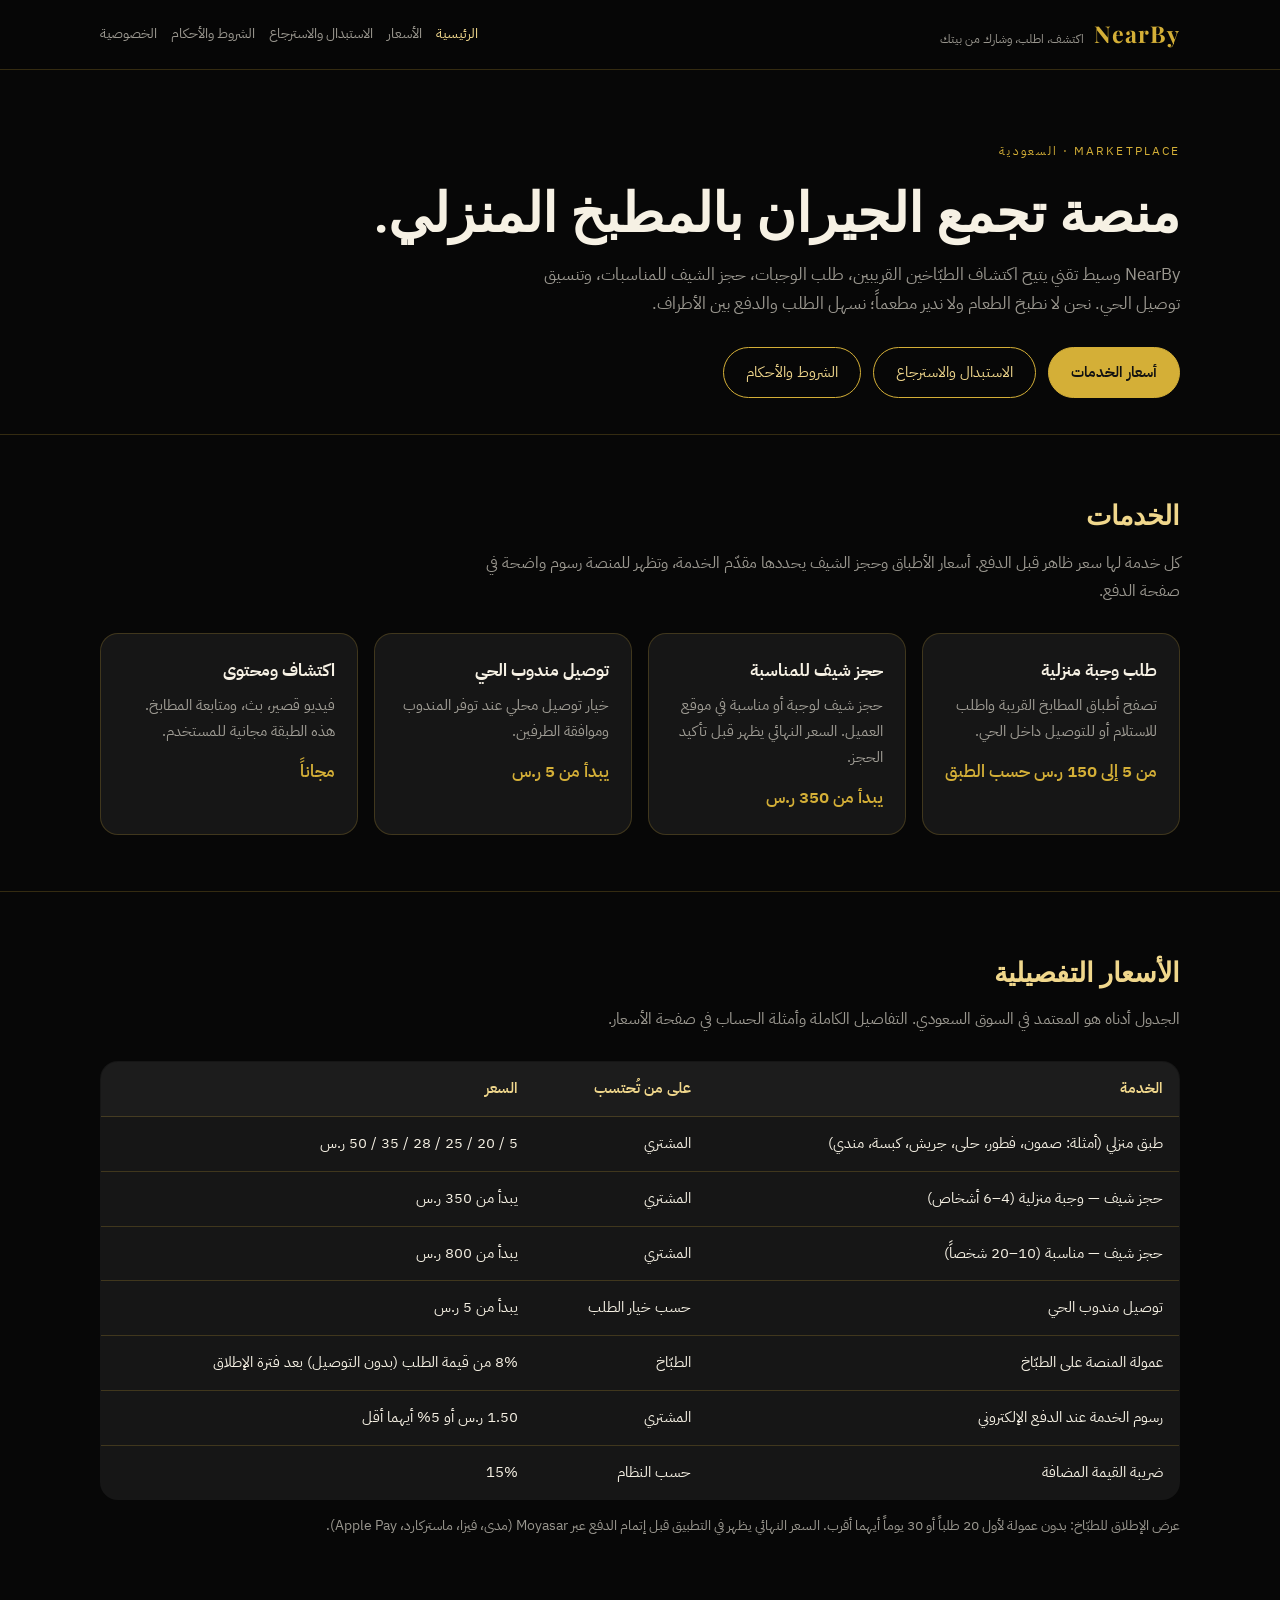
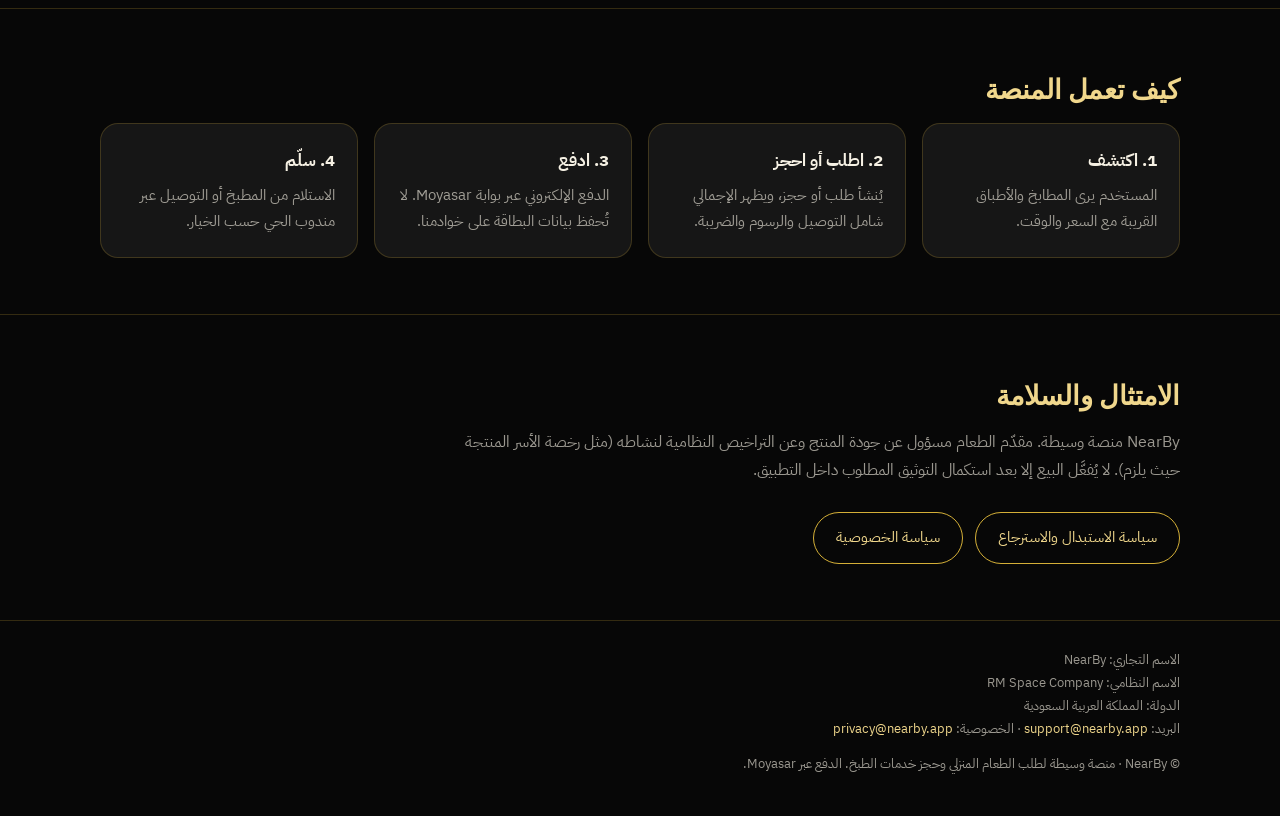
==== index.html @ 1bb53aec "Publish NearBy public site for NearByKsa. Host the merchant pages at nearbyksa.github.io without a p" ====
<!DOCTYPE html>
<html lang="ar" dir="rtl">
<head>
  <meta charset="utf-8" />
  <meta name="viewport" content="width=device-width, initial-scale=1" />
  <title>NearBy — اكتشف، اطلب، وشارك من بيتك</title>
  <meta name="description" content="NearBy منصة إلكترونية وسيطة لطلب الوجبات المنزلية، حجز الشيف، وتوصيل الحي في السعودية. خدمات وأسعار واضحة." />
  <link rel="preconnect" href="https://fonts.googleapis.com" />
  <link rel="preconnect" href="https://fonts.gstatic.com" crossorigin />
  <link href="https://fonts.googleapis.com/css2?family=IBM+Plex+Sans+Arabic:wght@400;500;600;700&family=Playfair+Display:wght@500;600&display=swap" rel="stylesheet" />
  <link rel="stylesheet" href="styles.css" />
</head>
<body data-page="home">
  <header class="site-header" id="site-header"></header>

  <section class="hero">
    <div class="wrap">
      <p class="kicker">Marketplace · السعودية</p>
      <h1>منصة تجمع الجيران بالمطبخ المنزلي.</h1>
      <p class="lead">NearBy وسيط تقني يتيح اكتشاف الطبّاخين القريبين، طلب الوجبات، حجز الشيف للمناسبات، وتنسيق توصيل الحي. نحن لا نطبخ الطعام ولا ندير مطعماً؛ نسهل الطلب والدفع بين الأطراف.</p>
      <div class="cta-row">
        <a class="btn btn-gold" href="pricing.html">أسعار الخدمات</a>
        <a class="btn btn-ghost" href="refund.html">الاستبدال والاسترجاع</a>
        <a class="btn btn-ghost" href="terms.html">الشروط والأحكام</a>
      </div>
    </div>
  </section>

  <section class="section" id="services">
    <div class="wrap">
      <h2>الخدمات</h2>
      <p class="intro">كل خدمة لها سعر ظاهر قبل الدفع. أسعار الأطباق وحجز الشيف يحددها مقدّم الخدمة، وتظهر للمنصة رسوم واضحة في صفحة الدفع.</p>
      <div class="grid">
        <article class="card">
          <h3>طلب وجبة منزلية</h3>
          <p>تصفح أطباق المطابخ القريبة واطلب للاستلام أو للتوصيل داخل الحي.</p>
          <p class="price">من 5 إلى 150 ر.س حسب الطبق</p>
        </article>
        <article class="card">
          <h3>حجز شيف للمناسبة</h3>
          <p>حجز شيف لوجبة أو مناسبة في موقع العميل. السعر النهائي يظهر قبل تأكيد الحجز.</p>
          <p class="price">يبدأ من 350 ر.س</p>
        </article>
        <article class="card">
          <h3>توصيل مندوب الحي</h3>
          <p>خيار توصيل محلي عند توفر المندوب وموافقة الطرفين.</p>
          <p class="price">يبدأ من 5 ر.س</p>
        </article>
        <article class="card">
          <h3>اكتشاف ومحتوى</h3>
          <p>فيديو قصير، بث، ومتابعة المطابخ. هذه الطبقة مجانية للمستخدم.</p>
          <p class="price">مجاناً</p>
        </article>
      </div>
    </div>
  </section>

  <section class="section" id="pricing">
    <div class="wrap">
      <h2>الأسعار التفصيلية</h2>
      <p class="intro">الجدول أدناه هو المعتمد في السوق السعودي. التفاصيل الكاملة وأمثلة الحساب في صفحة الأسعار.</p>
      <table>
        <thead>
          <tr><th>الخدمة</th><th>على من تُحتسب</th><th>السعر</th></tr>
        </thead>
        <tbody>
          <tr><td>طبق منزلي (أمثلة: صمون، فطور، حلى، جريش، كبسة، مندي)</td><td>المشتري</td><td>5 / 20 / 25 / 28 / 35 / 50 ر.س</td></tr>
          <tr><td>حجز شيف — وجبة منزلية (4–6 أشخاص)</td><td>المشتري</td><td>يبدأ من 350 ر.س</td></tr>
          <tr><td>حجز شيف — مناسبة (10–20 شخصاً)</td><td>المشتري</td><td>يبدأ من 800 ر.س</td></tr>
          <tr><td>توصيل مندوب الحي</td><td>حسب خيار الطلب</td><td>يبدأ من 5 ر.س</td></tr>
          <tr><td>عمولة المنصة على الطبّاخ</td><td>الطبّاخ</td><td>8% من قيمة الطلب (بدون التوصيل) بعد فترة الإطلاق</td></tr>
          <tr><td>رسوم الخدمة عند الدفع الإلكتروني</td><td>المشتري</td><td>1.50 ر.س أو 5% أيهما أقل</td></tr>
          <tr><td>ضريبة القيمة المضافة</td><td>حسب النظام</td><td>15%</td></tr>
        </tbody>
      </table>
      <p class="note">عرض الإطلاق للطبّاخ: بدون عمولة لأول 20 طلباً أو 30 يوماً أيهما أقرب. السعر النهائي يظهر في التطبيق قبل إتمام الدفع عبر Moyasar (مدى، فيزا، ماستركارد، Apple Pay).</p>
    </div>
  </section>

  <section class="section">
    <div class="wrap">
      <h2>كيف تعمل المنصة</h2>
      <div class="grid">
        <article class="card"><h3>1. اكتشف</h3><p>المستخدم يرى المطابخ والأطباق القريبة مع السعر والوقت.</p></article>
        <article class="card"><h3>2. اطلب أو احجز</h3><p>يُنشأ طلب أو حجز، ويظهر الإجمالي شامل التوصيل والرسوم والضريبة.</p></article>
        <article class="card"><h3>3. ادفع</h3><p>الدفع الإلكتروني عبر بوابة Moyasar. لا تُحفظ بيانات البطاقة على خوادمنا.</p></article>
        <article class="card"><h3>4. سلّم</h3><p>الاستلام من المطبخ أو التوصيل عبر مندوب الحي حسب الخيار.</p></article>
      </div>
    </div>
  </section>

  <section class="section">
    <div class="wrap">
      <h2>الامتثال والسلامة</h2>
      <p class="intro">NearBy منصة وسيطة. مقدّم الطعام مسؤول عن جودة المنتج وعن التراخيص النظامية لنشاطه (مثل رخصة الأسر المنتجة حيث يلزم). لا يُفعَّل البيع إلا بعد استكمال التوثيق المطلوب داخل التطبيق.</p>
      <div class="cta-row">
        <a class="btn btn-ghost" href="refund.html">سياسة الاستبدال والاسترجاع</a>
        <a class="btn btn-ghost" href="privacy.html">سياسة الخصوصية</a>
      </div>
    </div>
  </section>

  <footer class="site-footer" id="site-footer"></footer>
  <script src="entity.js"></script>
  <script src="site.js"></script>
</body>
</html>
---- styles.css ----
:root {
  --bg: #070707;
  --bg-elev: #111111;
  --bg-card: #161616;
  --gold: #d4af37;
  --gold-light: #f0d78c;
  --gold-dim: rgba(212, 175, 55, 0.18);
  --text: #f6f1e4;
  --muted: rgba(246, 241, 228, 0.62);
  --line: rgba(212, 175, 55, 0.22);
  --danger: #c9a06a;
  --radius: 18px;
  --max: 1080px;
}

* { box-sizing: border-box; }
html { scroll-behavior: smooth; }
body {
  margin: 0;
  background: var(--bg);
  color: var(--text);
  font-family: 'IBM Plex Sans Arabic', 'Segoe UI', sans-serif;
  line-height: 1.75;
  min-height: 100vh;
}

a { color: var(--gold-light); text-decoration: none; }
a:hover { text-decoration: underline; }

.wrap { width: min(var(--max), calc(100% - 40px)); margin: 0 auto; }

.site-header {
  position: sticky;
  top: 0;
  z-index: 20;
  background: rgba(7, 7, 7, 0.92);
  backdrop-filter: blur(16px);
  border-bottom: 1px solid var(--line);
}
.header-inner {
  display: flex;
  align-items: center;
  justify-content: space-between;
  gap: 16px;
  padding: 14px 0;
}
.brand {
  display: flex;
  align-items: baseline;
  gap: 10px;
  color: inherit;
  text-decoration: none;
}
.brand strong {
  font-family: 'Playfair Display', Georgia, serif;
  font-size: 1.45rem;
  letter-spacing: 0.04em;
  color: var(--gold);
}
.brand span { color: var(--muted); font-size: 0.78rem; }
.nav {
  display: flex;
  flex-wrap: wrap;
  gap: 6px 14px;
  justify-content: flex-end;
}
.nav a {
  color: var(--muted);
  font-size: 0.86rem;
  text-decoration: none;
  padding: 4px 0;
}
.nav a:hover, .nav a.active { color: var(--gold-light); }

.hero {
  padding: 72px 0 36px;
  border-bottom: 1px solid var(--line);
}
.kicker {
  color: var(--gold);
  letter-spacing: 0.18em;
  font-size: 0.72rem;
  text-transform: uppercase;
  margin: 0 0 14px;
}
.hero h1 {
  font-family: 'Playfair Display', Georgia, serif;
  font-size: clamp(2rem, 5vw, 3.4rem);
  font-weight: 600;
  line-height: 1.25;
  margin: 0 0 16px;
}
.hero p.lead {
  max-width: 640px;
  color: var(--muted);
  font-size: 1.05rem;
  margin: 0 0 28px;
}
.cta-row { display: flex; flex-wrap: wrap; gap: 12px; }
.btn {
  display: inline-flex;
  align-items: center;
  justify-content: center;
  border-radius: 999px;
  padding: 12px 22px;
  font-size: 0.92rem;
  text-decoration: none;
  border: 1px solid var(--gold);
}
.btn-gold { background: var(--gold); color: #111; font-weight: 600; }
.btn-gold:hover { background: var(--gold-light); text-decoration: none; }
.btn-ghost { color: var(--gold-light); }
.btn-ghost:hover { background: var(--gold-dim); text-decoration: none; }

.section { padding: 56px 0; border-bottom: 1px solid var(--line); }
.section h2 {
  font-family: 'Playfair Display', Georgia, serif;
  font-size: 1.7rem;
  margin: 0 0 10px;
  color: var(--gold-light);
}
.section .intro { color: var(--muted); max-width: 720px; margin: 0 0 28px; }

.grid {
  display: grid;
  grid-template-columns: repeat(auto-fit, minmax(230px, 1fr));
  gap: 16px;
}
.card {
  background: var(--bg-card);
  border: 1px solid var(--line);
  border-radius: var(--radius);
  padding: 22px;
}
.card h3 { margin: 0 0 8px; font-size: 1.05rem; }
.card .price {
  color: var(--gold);
  font-weight: 600;
  font-size: 1.05rem;
  margin: 12px 0 0;
}
.card p { margin: 0; color: var(--muted); font-size: 0.92rem; }

table {
  width: 100%;
  border-collapse: collapse;
  background: var(--bg-card);
  border-radius: var(--radius);
  overflow: hidden;
  border: 1px solid var(--line);
  font-size: 0.92rem;
}
th, td {
  padding: 14px 16px;
  text-align: right;
  border-bottom: 1px solid var(--line);
  vertical-align: top;
}
th { background: #1c1c1c; color: var(--gold-light); font-weight: 600; }
tr:last-child td { border-bottom: none; }
.note {
  margin-top: 14px;
  color: var(--muted);
  font-size: 0.86rem;
}

.legal {
  padding: 48px 0 72px;
}
.legal h1 {
  font-family: 'Playfair Display', Georgia, serif;
  font-size: 2rem;
  margin: 0 0 8px;
}
.meta { color: var(--muted); font-size: 0.88rem; margin: 0 0 32px; }
.legal h2 {
  color: var(--gold-light);
  font-size: 1.15rem;
  margin: 32px 0 10px;
}
.legal p, .legal li { color: rgba(246, 241, 228, 0.88); }
.legal ul { padding-right: 1.2em; }
.callout {
  background: var(--gold-dim);
  border: 1px solid var(--line);
  border-radius: 14px;
  padding: 16px 18px;
  margin: 20px 0;
}
.en-block {
  direction: ltr;
  text-align: left;
  margin-top: 48px;
  padding-top: 28px;
  border-top: 1px solid var(--line);
}

.site-footer {
  padding: 28px 0 40px;
  color: var(--muted);
  font-size: 0.82rem;
}
.site-footer .entity { margin-bottom: 12px; }
.site-footer .entity span { display: block; }
.hidden { display: none !important; }

@media (max-width: 720px) {
  .header-inner { flex-direction: column; align-items: flex-start; }
  .nav { justify-content: flex-start; }
  .hero { padding-top: 40px; }
  th, td { padding: 10px 8px; font-size: 0.82rem; }
}
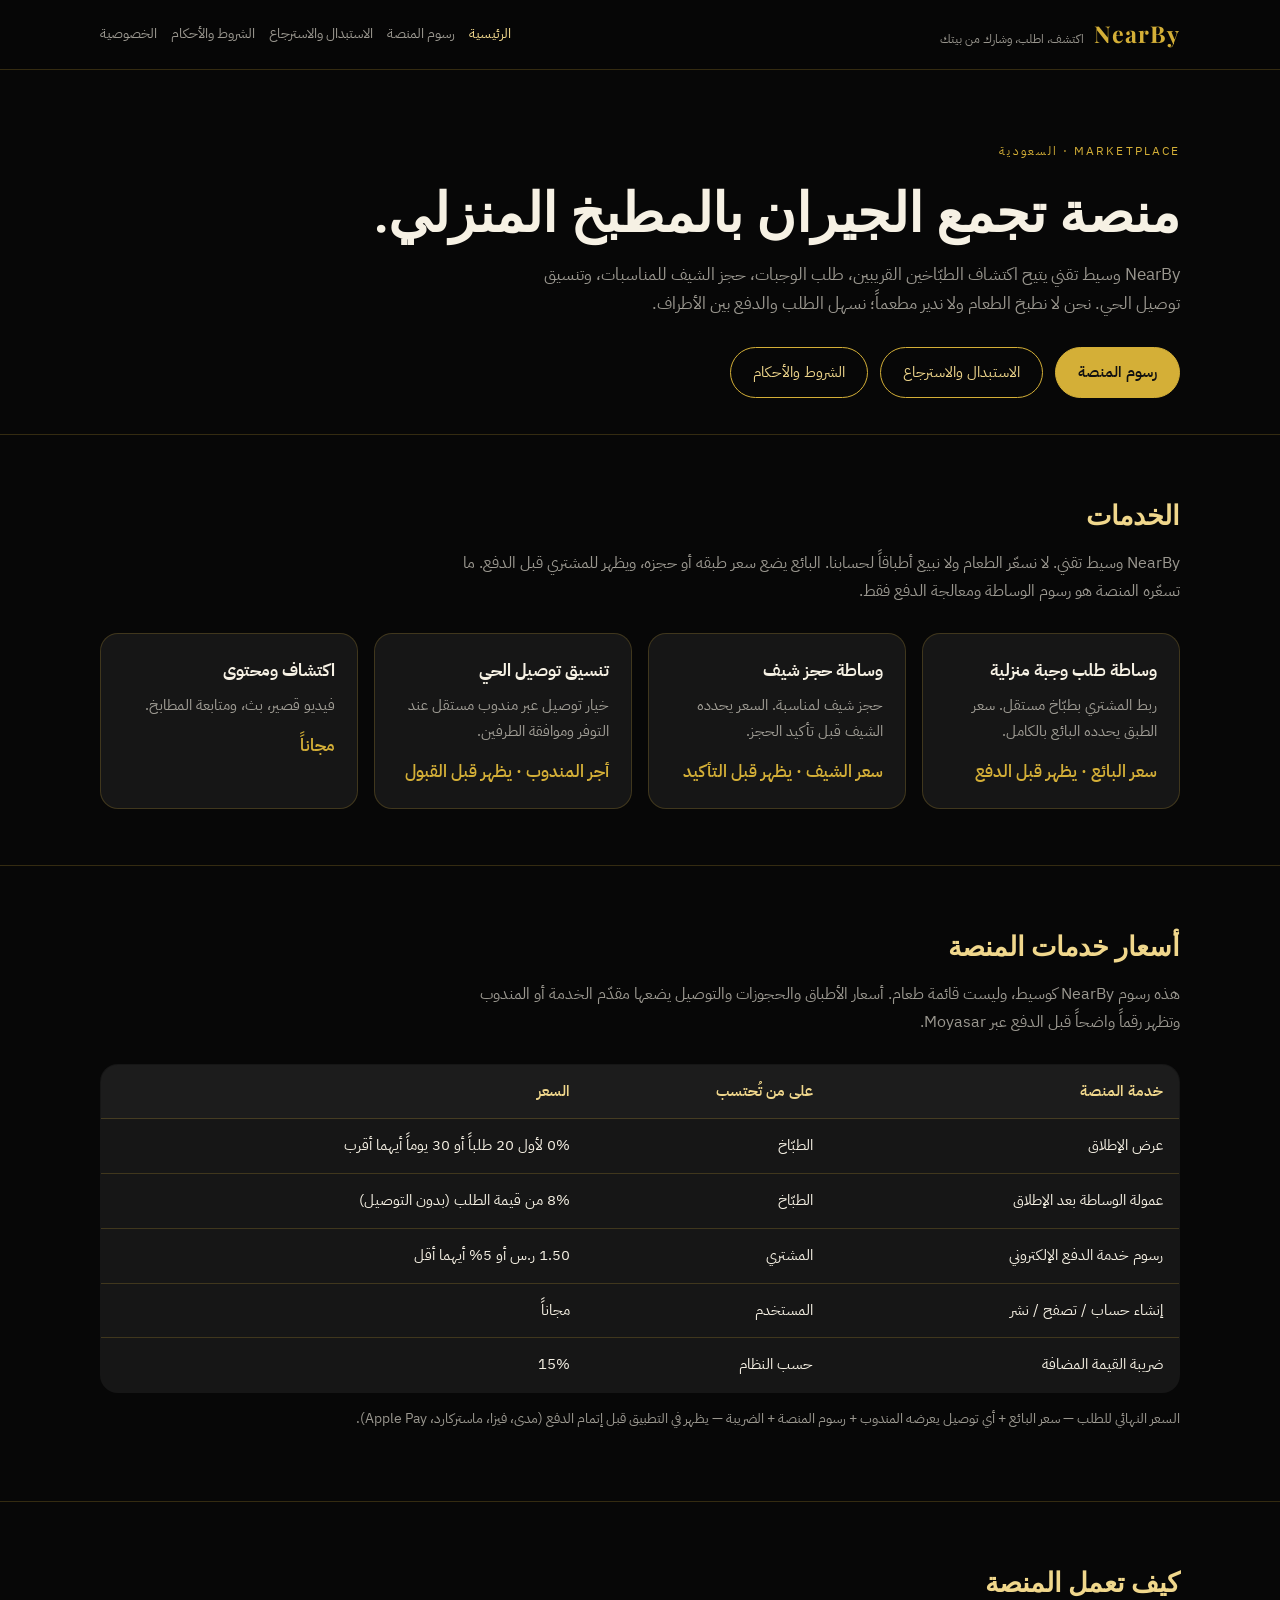
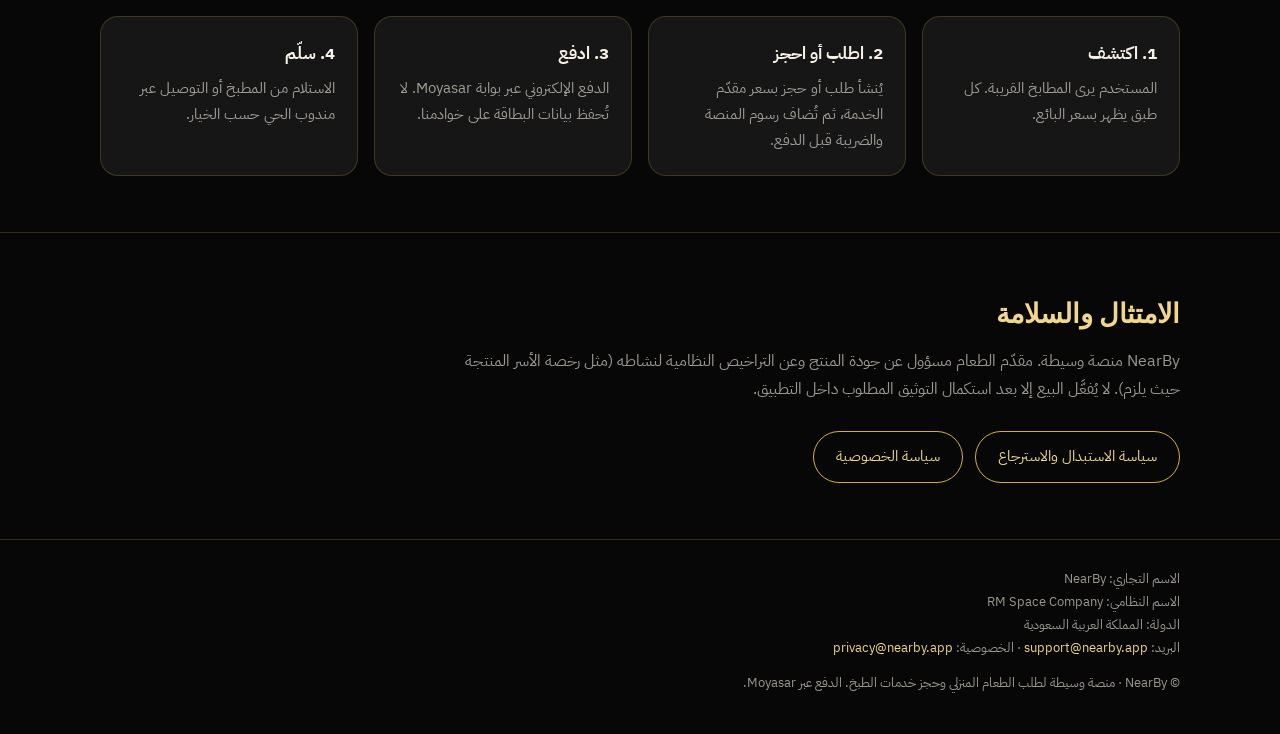
==== commit edcdaa22: "Show platform fees only; sellers set listing prices. Stop listing dish and chef menu amounts so Moya" ====
--- a/index.html
+++ b/index.html
@@ -4,7 +4,7 @@
   <meta charset="utf-8" />
   <meta name="viewport" content="width=device-width, initial-scale=1" />
   <title>NearBy — اكتشف، اطلب، وشارك من بيتك</title>
-  <meta name="description" content="NearBy منصة إلكترونية وسيطة لطلب الوجبات المنزلية، حجز الشيف، وتوصيل الحي في السعودية. خدمات وأسعار واضحة." />
+  <meta name="description" content="NearBy منصة إلكترونية وسيطة في السعودية. البائع يحدد أسعار الأطباق والحجوزات، والمنصة تعرض رسوم الوساطة والدفع بوضوح." />
   <link rel="preconnect" href="https://fonts.googleapis.com" />
   <link rel="preconnect" href="https://fonts.gstatic.com" crossorigin />
   <link href="https://fonts.googleapis.com/css2?family=IBM+Plex+Sans+Arabic:wght@400;500;600;700&family=Playfair+Display:wght@500;600&display=swap" rel="stylesheet" />
@@ -19,7 +19,7 @@
       <h1>منصة تجمع الجيران بالمطبخ المنزلي.</h1>
       <p class="lead">NearBy وسيط تقني يتيح اكتشاف الطبّاخين القريبين، طلب الوجبات، حجز الشيف للمناسبات، وتنسيق توصيل الحي. نحن لا نطبخ الطعام ولا ندير مطعماً؛ نسهل الطلب والدفع بين الأطراف.</p>
       <div class="cta-row">
-        <a class="btn btn-gold" href="pricing.html">أسعار الخدمات</a>
+        <a class="btn btn-gold" href="pricing.html">رسوم المنصة</a>
         <a class="btn btn-ghost" href="refund.html">الاستبدال والاسترجاع</a>
         <a class="btn btn-ghost" href="terms.html">الشروط والأحكام</a>
       </div>
@@ -29,26 +29,26 @@
   <section class="section" id="services">
     <div class="wrap">
       <h2>الخدمات</h2>
-      <p class="intro">كل خدمة لها سعر ظاهر قبل الدفع. أسعار الأطباق وحجز الشيف يحددها مقدّم الخدمة، وتظهر للمنصة رسوم واضحة في صفحة الدفع.</p>
+      <p class="intro">NearBy وسيط تقني. لا نسعّر الطعام ولا نبيع أطباقاً لحسابنا. البائع يضع سعر طبقه أو حجزه، ويظهر للمشتري قبل الدفع. ما تسعّره المنصة هو رسوم الوساطة ومعالجة الدفع فقط.</p>
       <div class="grid">
         <article class="card">
-          <h3>طلب وجبة منزلية</h3>
-          <p>تصفح أطباق المطابخ القريبة واطلب للاستلام أو للتوصيل داخل الحي.</p>
-          <p class="price">من 5 إلى 150 ر.س حسب الطبق</p>
+          <h3>وساطة طلب وجبة منزلية</h3>
+          <p>ربط المشتري بطبّاخ مستقل. سعر الطبق يحدده البائع بالكامل.</p>
+          <p class="price">سعر البائع · يظهر قبل الدفع</p>
         </article>
         <article class="card">
-          <h3>حجز شيف للمناسبة</h3>
-          <p>حجز شيف لوجبة أو مناسبة في موقع العميل. السعر النهائي يظهر قبل تأكيد الحجز.</p>
-          <p class="price">يبدأ من 350 ر.س</p>
+          <h3>وساطة حجز شيف</h3>
+          <p>حجز شيف لمناسبة. السعر يحدده الشيف قبل تأكيد الحجز.</p>
+          <p class="price">سعر الشيف · يظهر قبل التأكيد</p>
         </article>
         <article class="card">
-          <h3>توصيل مندوب الحي</h3>
-          <p>خيار توصيل محلي عند توفر المندوب وموافقة الطرفين.</p>
-          <p class="price">يبدأ من 5 ر.س</p>
+          <h3>تنسيق توصيل الحي</h3>
+          <p>خيار توصيل عبر مندوب مستقل عند التوفر وموافقة الطرفين.</p>
+          <p class="price">أجر المندوب · يظهر قبل القبول</p>
         </article>
         <article class="card">
           <h3>اكتشاف ومحتوى</h3>
-          <p>فيديو قصير، بث، ومتابعة المطابخ. هذه الطبقة مجانية للمستخدم.</p>
+          <p>فيديو قصير، بث، ومتابعة المطابخ.</p>
           <p class="price">مجاناً</p>
         </article>
       </div>
@@ -57,23 +57,21 @@
 
   <section class="section" id="pricing">
     <div class="wrap">
-      <h2>الأسعار التفصيلية</h2>
-      <p class="intro">الجدول أدناه هو المعتمد في السوق السعودي. التفاصيل الكاملة وأمثلة الحساب في صفحة الأسعار.</p>
+      <h2>أسعار خدمات المنصة</h2>
+      <p class="intro">هذه رسوم NearBy كوسيط، وليست قائمة طعام. أسعار الأطباق والحجوزات والتوصيل يضعها مقدّم الخدمة أو المندوب وتظهر رقماً واضحاً قبل الدفع عبر Moyasar.</p>
       <table>
         <thead>
-          <tr><th>الخدمة</th><th>على من تُحتسب</th><th>السعر</th></tr>
+          <tr><th>خدمة المنصة</th><th>على من تُحتسب</th><th>السعر</th></tr>
         </thead>
         <tbody>
-          <tr><td>طبق منزلي (أمثلة: صمون، فطور، حلى، جريش، كبسة، مندي)</td><td>المشتري</td><td>5 / 20 / 25 / 28 / 35 / 50 ر.س</td></tr>
-          <tr><td>حجز شيف — وجبة منزلية (4–6 أشخاص)</td><td>المشتري</td><td>يبدأ من 350 ر.س</td></tr>
-          <tr><td>حجز شيف — مناسبة (10–20 شخصاً)</td><td>المشتري</td><td>يبدأ من 800 ر.س</td></tr>
-          <tr><td>توصيل مندوب الحي</td><td>حسب خيار الطلب</td><td>يبدأ من 5 ر.س</td></tr>
-          <tr><td>عمولة المنصة على الطبّاخ</td><td>الطبّاخ</td><td>8% من قيمة الطلب (بدون التوصيل) بعد فترة الإطلاق</td></tr>
-          <tr><td>رسوم الخدمة عند الدفع الإلكتروني</td><td>المشتري</td><td>1.50 ر.س أو 5% أيهما أقل</td></tr>
+          <tr><td>عرض الإطلاق</td><td>الطبّاخ</td><td>0% لأول 20 طلباً أو 30 يوماً أيهما أقرب</td></tr>
+          <tr><td>عمولة الوساطة بعد الإطلاق</td><td>الطبّاخ</td><td>8% من قيمة الطلب (بدون التوصيل)</td></tr>
+          <tr><td>رسوم خدمة الدفع الإلكتروني</td><td>المشتري</td><td>1.50 ر.س أو 5% أيهما أقل</td></tr>
+          <tr><td>إنشاء حساب / تصفح / نشر</td><td>المستخدم</td><td>مجاناً</td></tr>
           <tr><td>ضريبة القيمة المضافة</td><td>حسب النظام</td><td>15%</td></tr>
         </tbody>
       </table>
-      <p class="note">عرض الإطلاق للطبّاخ: بدون عمولة لأول 20 طلباً أو 30 يوماً أيهما أقرب. السعر النهائي يظهر في التطبيق قبل إتمام الدفع عبر Moyasar (مدى، فيزا، ماستركارد، Apple Pay).</p>
+      <p class="note">السعر النهائي للطلب — سعر البائع + أي توصيل يعرضه المندوب + رسوم المنصة + الضريبة — يظهر في التطبيق قبل إتمام الدفع (مدى، فيزا، ماستركارد، Apple Pay).</p>
     </div>
   </section>
 
@@ -81,8 +79,8 @@
     <div class="wrap">
       <h2>كيف تعمل المنصة</h2>
       <div class="grid">
-        <article class="card"><h3>1. اكتشف</h3><p>المستخدم يرى المطابخ والأطباق القريبة مع السعر والوقت.</p></article>
-        <article class="card"><h3>2. اطلب أو احجز</h3><p>يُنشأ طلب أو حجز، ويظهر الإجمالي شامل التوصيل والرسوم والضريبة.</p></article>
+        <article class="card"><h3>1. اكتشف</h3><p>المستخدم يرى المطابخ القريبة. كل طبق يظهر بسعر البائع.</p></article>
+        <article class="card"><h3>2. اطلب أو احجز</h3><p>يُنشأ طلب أو حجز بسعر مقدّم الخدمة، ثم تُضاف رسوم المنصة والضريبة قبل الدفع.</p></article>
         <article class="card"><h3>3. ادفع</h3><p>الدفع الإلكتروني عبر بوابة Moyasar. لا تُحفظ بيانات البطاقة على خوادمنا.</p></article>
         <article class="card"><h3>4. سلّم</h3><p>الاستلام من المطبخ أو التوصيل عبر مندوب الحي حسب الخيار.</p></article>
       </div>
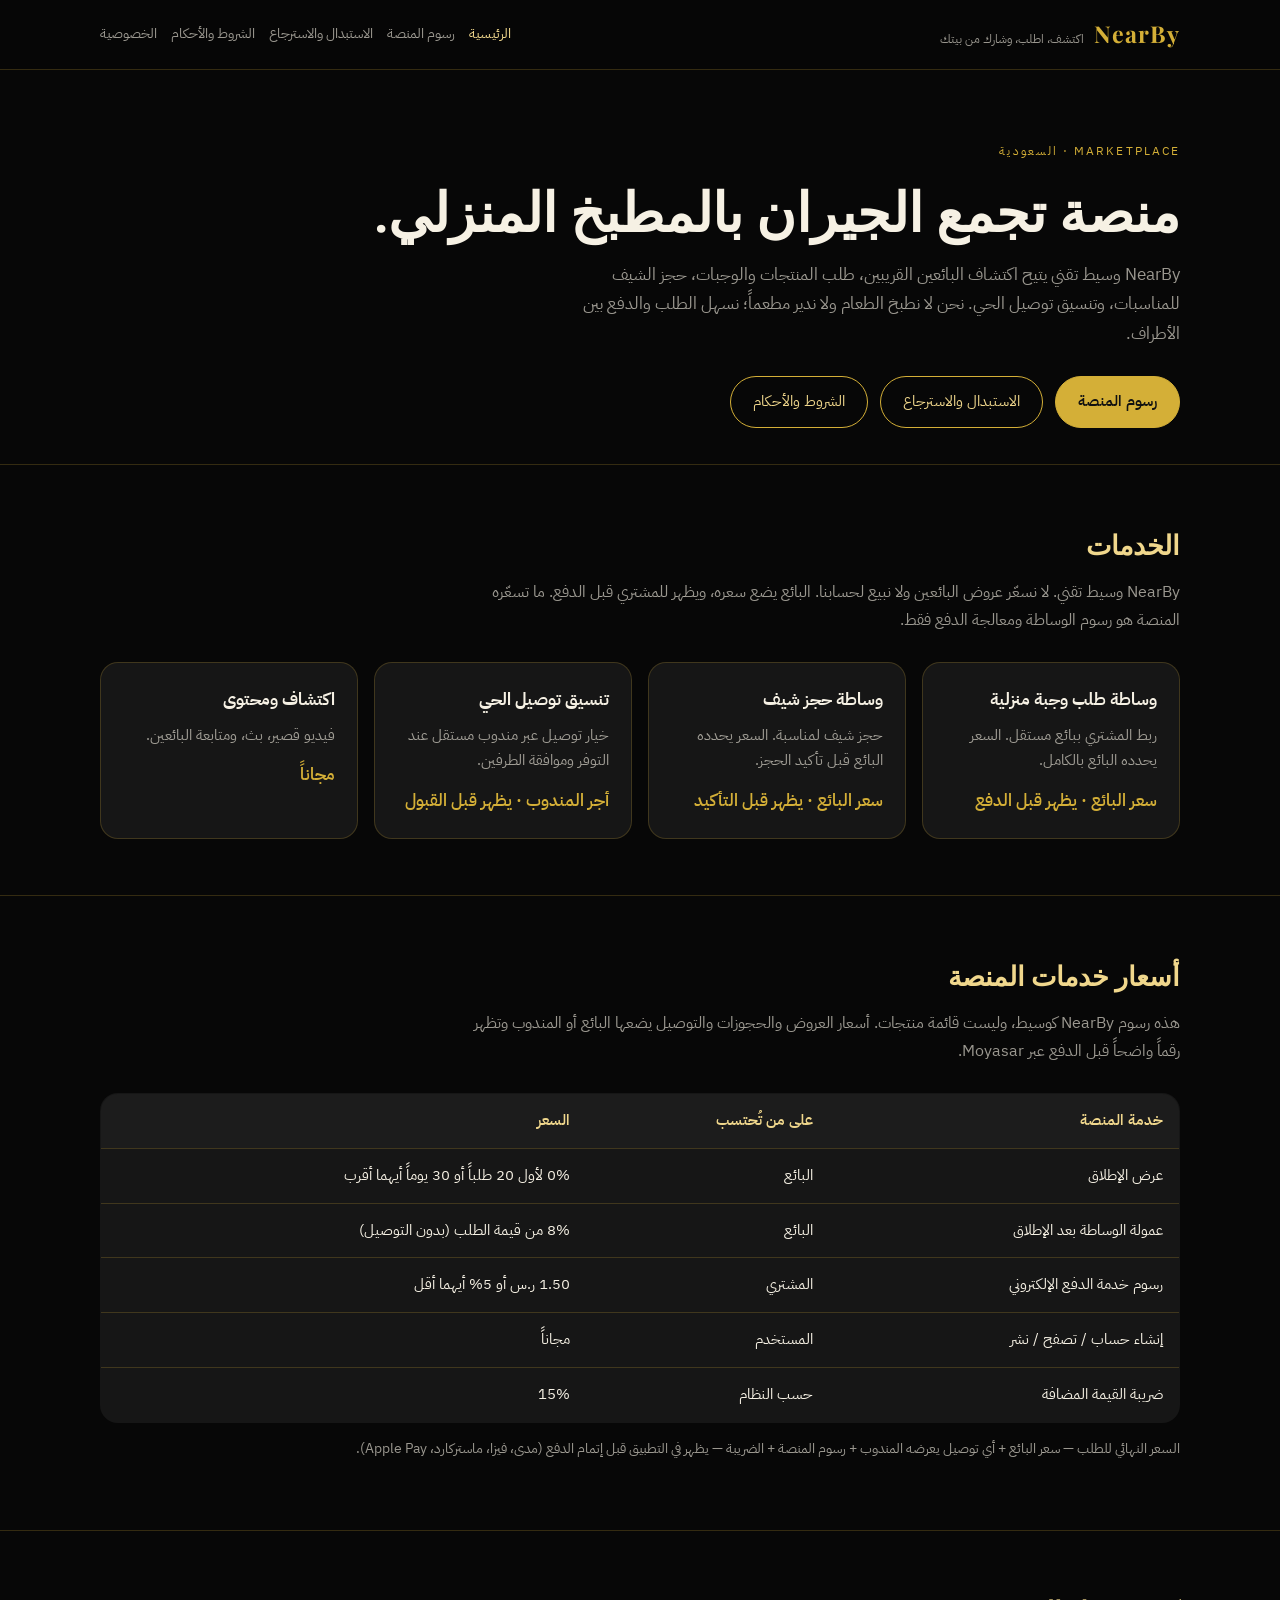
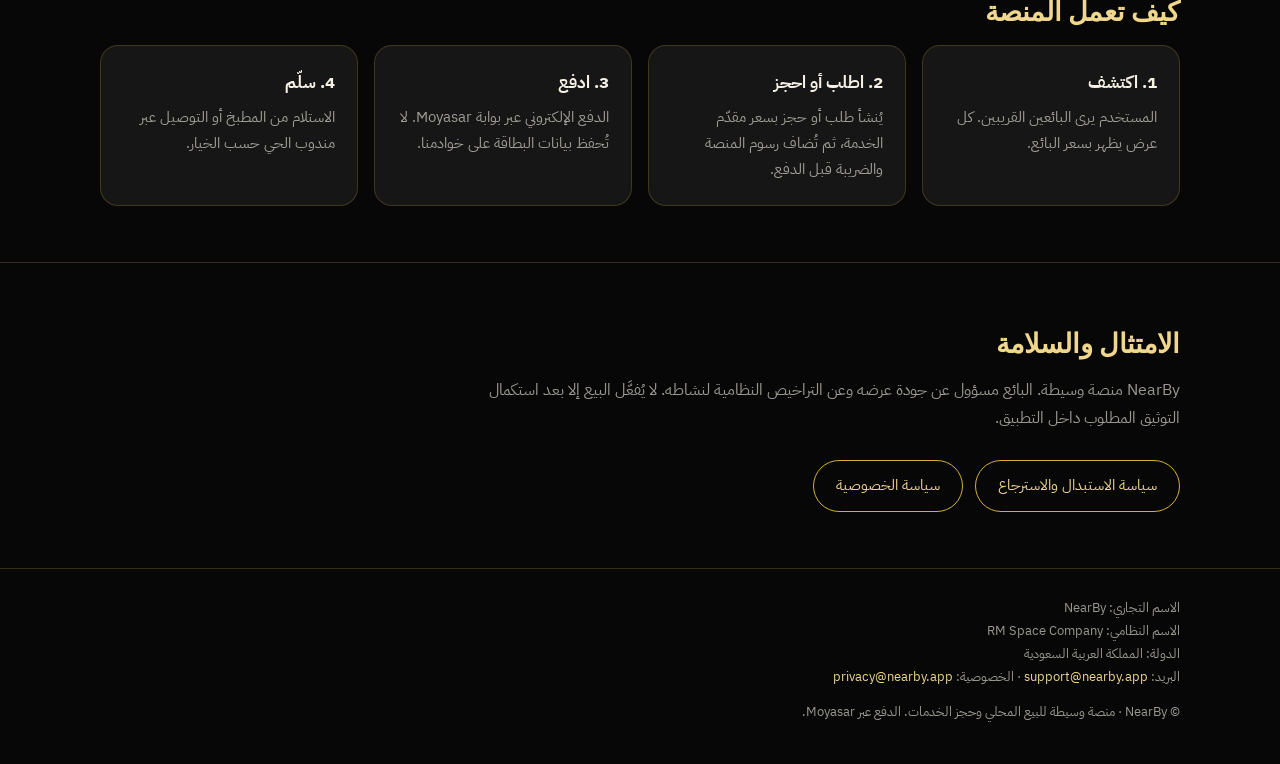
==== commit 596f7422: "Use seller instead of cook across public policy pages. Sellers on NearBy may offer food or other loc" ====
--- a/index.html
+++ b/index.html
@@ -4,7 +4,7 @@
   <meta charset="utf-8" />
   <meta name="viewport" content="width=device-width, initial-scale=1" />
   <title>NearBy — اكتشف، اطلب، وشارك من بيتك</title>
-  <meta name="description" content="NearBy منصة إلكترونية وسيطة في السعودية. البائع يحدد أسعار الأطباق والحجوزات، والمنصة تعرض رسوم الوساطة والدفع بوضوح." />
+  <meta name="description" content="NearBy منصة إلكترونية وسيطة في السعودية. البائع يحدد أسعار عروضه، والمنصة تعرض رسوم الوساطة والدفع بوضوح." />
   <link rel="preconnect" href="https://fonts.googleapis.com" />
   <link rel="preconnect" href="https://fonts.gstatic.com" crossorigin />
   <link href="https://fonts.googleapis.com/css2?family=IBM+Plex+Sans+Arabic:wght@400;500;600;700&family=Playfair+Display:wght@500;600&display=swap" rel="stylesheet" />
@@ -17,7 +17,7 @@
     <div class="wrap">
       <p class="kicker">Marketplace · السعودية</p>
       <h1>منصة تجمع الجيران بالمطبخ المنزلي.</h1>
-      <p class="lead">NearBy وسيط تقني يتيح اكتشاف الطبّاخين القريبين، طلب الوجبات، حجز الشيف للمناسبات، وتنسيق توصيل الحي. نحن لا نطبخ الطعام ولا ندير مطعماً؛ نسهل الطلب والدفع بين الأطراف.</p>
+      <p class="lead">NearBy وسيط تقني يتيح اكتشاف البائعين القريبين، طلب المنتجات والوجبات، حجز الشيف للمناسبات، وتنسيق توصيل الحي. نحن لا نطبخ الطعام ولا ندير مطعماً؛ نسهل الطلب والدفع بين الأطراف.</p>
       <div class="cta-row">
         <a class="btn btn-gold" href="pricing.html">رسوم المنصة</a>
         <a class="btn btn-ghost" href="refund.html">الاستبدال والاسترجاع</a>
@@ -29,17 +29,17 @@
   <section class="section" id="services">
     <div class="wrap">
       <h2>الخدمات</h2>
-      <p class="intro">NearBy وسيط تقني. لا نسعّر الطعام ولا نبيع أطباقاً لحسابنا. البائع يضع سعر طبقه أو حجزه، ويظهر للمشتري قبل الدفع. ما تسعّره المنصة هو رسوم الوساطة ومعالجة الدفع فقط.</p>
+      <p class="intro">NearBy وسيط تقني. لا نسعّر عروض البائعين ولا نبيع لحسابنا. البائع يضع سعره، ويظهر للمشتري قبل الدفع. ما تسعّره المنصة هو رسوم الوساطة ومعالجة الدفع فقط.</p>
       <div class="grid">
         <article class="card">
           <h3>وساطة طلب وجبة منزلية</h3>
-          <p>ربط المشتري بطبّاخ مستقل. سعر الطبق يحدده البائع بالكامل.</p>
+          <p>ربط المشتري ببائع مستقل. السعر يحدده البائع بالكامل.</p>
           <p class="price">سعر البائع · يظهر قبل الدفع</p>
         </article>
         <article class="card">
           <h3>وساطة حجز شيف</h3>
-          <p>حجز شيف لمناسبة. السعر يحدده الشيف قبل تأكيد الحجز.</p>
-          <p class="price">سعر الشيف · يظهر قبل التأكيد</p>
+          <p>حجز شيف لمناسبة. السعر يحدده البائع قبل تأكيد الحجز.</p>
+          <p class="price">سعر البائع · يظهر قبل التأكيد</p>
         </article>
         <article class="card">
           <h3>تنسيق توصيل الحي</h3>
@@ -48,7 +48,7 @@
         </article>
         <article class="card">
           <h3>اكتشاف ومحتوى</h3>
-          <p>فيديو قصير، بث، ومتابعة المطابخ.</p>
+          <p>فيديو قصير، بث، ومتابعة البائعين.</p>
           <p class="price">مجاناً</p>
         </article>
       </div>
@@ -58,14 +58,14 @@
   <section class="section" id="pricing">
     <div class="wrap">
       <h2>أسعار خدمات المنصة</h2>
-      <p class="intro">هذه رسوم NearBy كوسيط، وليست قائمة طعام. أسعار الأطباق والحجوزات والتوصيل يضعها مقدّم الخدمة أو المندوب وتظهر رقماً واضحاً قبل الدفع عبر Moyasar.</p>
+      <p class="intro">هذه رسوم NearBy كوسيط، وليست قائمة منتجات. أسعار العروض والحجوزات والتوصيل يضعها البائع أو المندوب وتظهر رقماً واضحاً قبل الدفع عبر Moyasar.</p>
       <table>
         <thead>
           <tr><th>خدمة المنصة</th><th>على من تُحتسب</th><th>السعر</th></tr>
         </thead>
         <tbody>
-          <tr><td>عرض الإطلاق</td><td>الطبّاخ</td><td>0% لأول 20 طلباً أو 30 يوماً أيهما أقرب</td></tr>
-          <tr><td>عمولة الوساطة بعد الإطلاق</td><td>الطبّاخ</td><td>8% من قيمة الطلب (بدون التوصيل)</td></tr>
+          <tr><td>عرض الإطلاق</td><td>البائع</td><td>0% لأول 20 طلباً أو 30 يوماً أيهما أقرب</td></tr>
+          <tr><td>عمولة الوساطة بعد الإطلاق</td><td>البائع</td><td>8% من قيمة الطلب (بدون التوصيل)</td></tr>
           <tr><td>رسوم خدمة الدفع الإلكتروني</td><td>المشتري</td><td>1.50 ر.س أو 5% أيهما أقل</td></tr>
           <tr><td>إنشاء حساب / تصفح / نشر</td><td>المستخدم</td><td>مجاناً</td></tr>
           <tr><td>ضريبة القيمة المضافة</td><td>حسب النظام</td><td>15%</td></tr>
@@ -79,7 +79,7 @@
     <div class="wrap">
       <h2>كيف تعمل المنصة</h2>
       <div class="grid">
-        <article class="card"><h3>1. اكتشف</h3><p>المستخدم يرى المطابخ القريبة. كل طبق يظهر بسعر البائع.</p></article>
+        <article class="card"><h3>1. اكتشف</h3><p>المستخدم يرى البائعين القريبين. كل عرض يظهر بسعر البائع.</p></article>
         <article class="card"><h3>2. اطلب أو احجز</h3><p>يُنشأ طلب أو حجز بسعر مقدّم الخدمة، ثم تُضاف رسوم المنصة والضريبة قبل الدفع.</p></article>
         <article class="card"><h3>3. ادفع</h3><p>الدفع الإلكتروني عبر بوابة Moyasar. لا تُحفظ بيانات البطاقة على خوادمنا.</p></article>
         <article class="card"><h3>4. سلّم</h3><p>الاستلام من المطبخ أو التوصيل عبر مندوب الحي حسب الخيار.</p></article>
@@ -90,7 +90,7 @@
   <section class="section">
     <div class="wrap">
       <h2>الامتثال والسلامة</h2>
-      <p class="intro">NearBy منصة وسيطة. مقدّم الطعام مسؤول عن جودة المنتج وعن التراخيص النظامية لنشاطه (مثل رخصة الأسر المنتجة حيث يلزم). لا يُفعَّل البيع إلا بعد استكمال التوثيق المطلوب داخل التطبيق.</p>
+      <p class="intro">NearBy منصة وسيطة. البائع مسؤول عن جودة عرضه وعن التراخيص النظامية لنشاطه. لا يُفعَّل البيع إلا بعد استكمال التوثيق المطلوب داخل التطبيق.</p>
       <div class="cta-row">
         <a class="btn btn-ghost" href="refund.html">سياسة الاستبدال والاسترجاع</a>
         <a class="btn btn-ghost" href="privacy.html">سياسة الخصوصية</a>
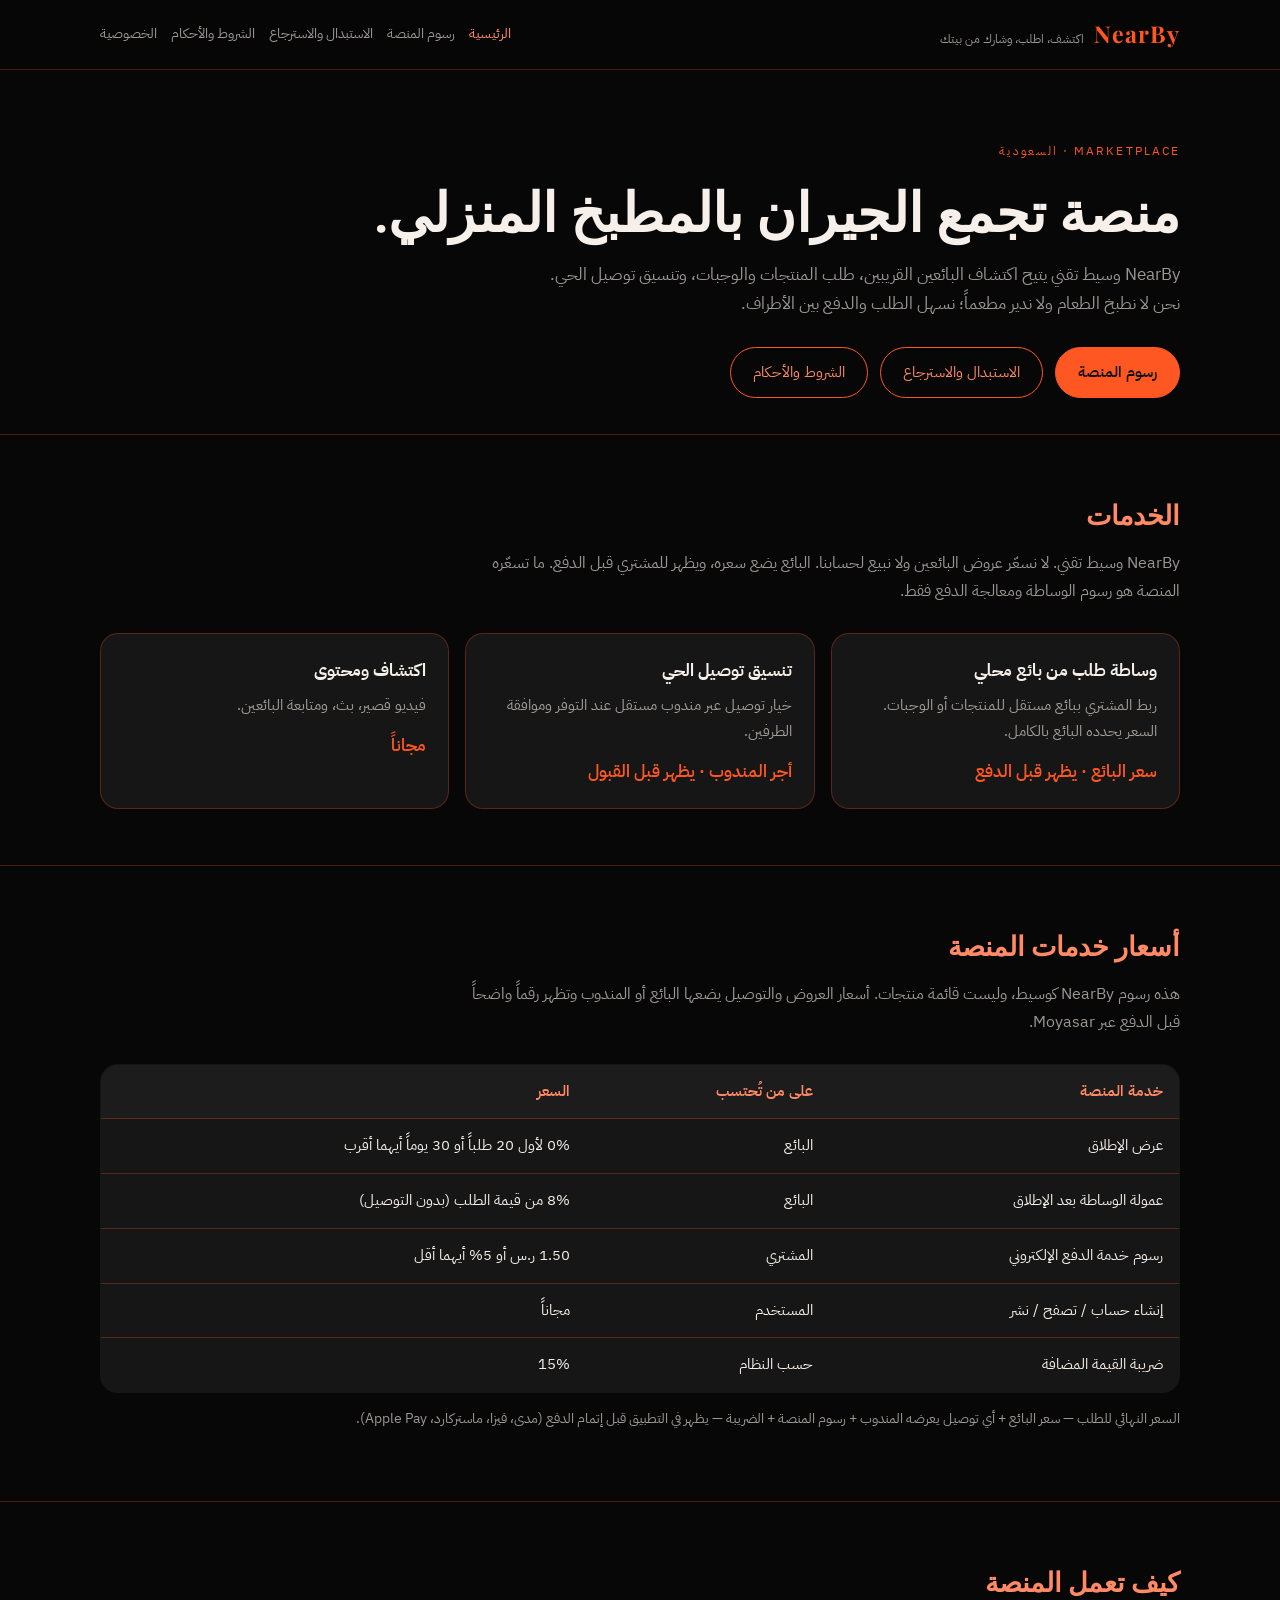
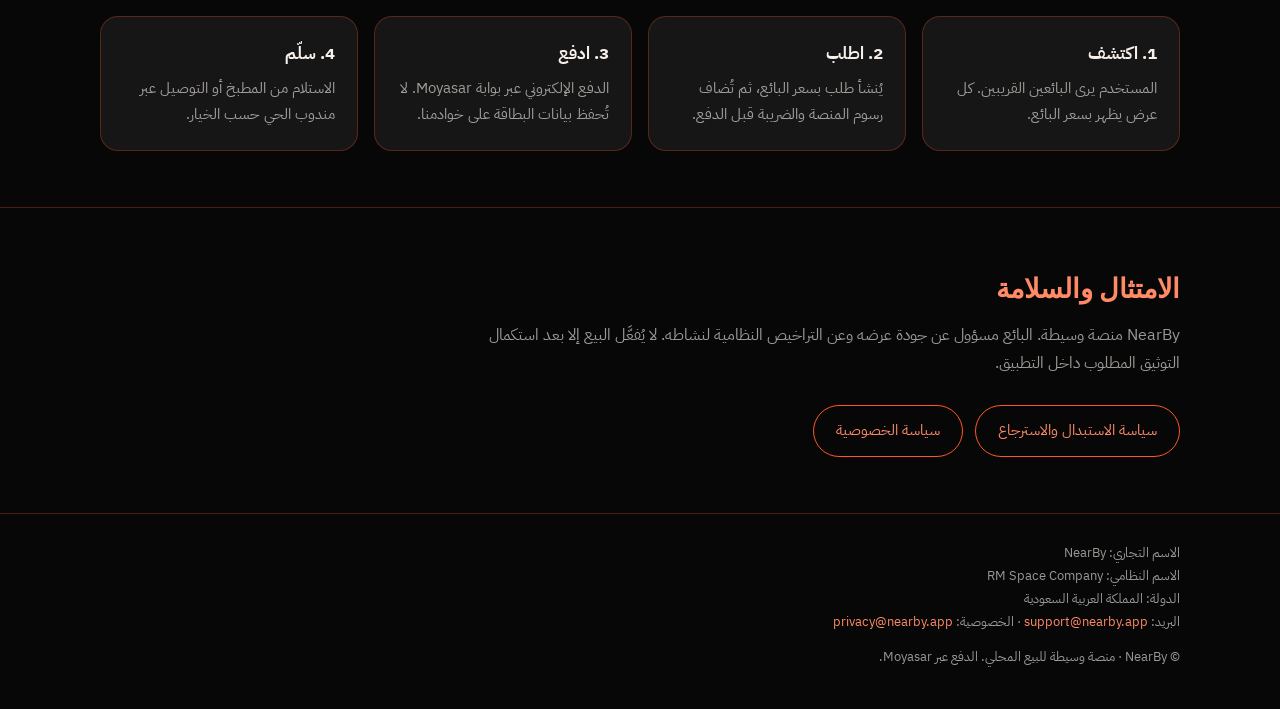
==== commit d7faae7e: "Remove chef booking and switch the site to NearBy orange and black. This version of the app hides ch" ====
--- a/index.html
+++ b/index.html
@@ -17,9 +17,9 @@
     <div class="wrap">
       <p class="kicker">Marketplace · السعودية</p>
       <h1>منصة تجمع الجيران بالمطبخ المنزلي.</h1>
-      <p class="lead">NearBy وسيط تقني يتيح اكتشاف البائعين القريبين، طلب المنتجات والوجبات، حجز الشيف للمناسبات، وتنسيق توصيل الحي. نحن لا نطبخ الطعام ولا ندير مطعماً؛ نسهل الطلب والدفع بين الأطراف.</p>
+      <p class="lead">NearBy وسيط تقني يتيح اكتشاف البائعين القريبين، طلب المنتجات والوجبات، وتنسيق توصيل الحي. نحن لا نطبخ الطعام ولا ندير مطعماً؛ نسهل الطلب والدفع بين الأطراف.</p>
       <div class="cta-row">
-        <a class="btn btn-gold" href="pricing.html">رسوم المنصة</a>
+        <a class="btn btn-accent" href="pricing.html">رسوم المنصة</a>
         <a class="btn btn-ghost" href="refund.html">الاستبدال والاسترجاع</a>
         <a class="btn btn-ghost" href="terms.html">الشروط والأحكام</a>
       </div>
@@ -32,14 +32,9 @@
       <p class="intro">NearBy وسيط تقني. لا نسعّر عروض البائعين ولا نبيع لحسابنا. البائع يضع سعره، ويظهر للمشتري قبل الدفع. ما تسعّره المنصة هو رسوم الوساطة ومعالجة الدفع فقط.</p>
       <div class="grid">
         <article class="card">
-          <h3>وساطة طلب وجبة منزلية</h3>
-          <p>ربط المشتري ببائع مستقل. السعر يحدده البائع بالكامل.</p>
+          <h3>وساطة طلب من بائع محلي</h3>
+          <p>ربط المشتري ببائع مستقل للمنتجات أو الوجبات. السعر يحدده البائع بالكامل.</p>
           <p class="price">سعر البائع · يظهر قبل الدفع</p>
-        </article>
-        <article class="card">
-          <h3>وساطة حجز شيف</h3>
-          <p>حجز شيف لمناسبة. السعر يحدده البائع قبل تأكيد الحجز.</p>
-          <p class="price">سعر البائع · يظهر قبل التأكيد</p>
         </article>
         <article class="card">
           <h3>تنسيق توصيل الحي</h3>
@@ -58,7 +53,7 @@
   <section class="section" id="pricing">
     <div class="wrap">
       <h2>أسعار خدمات المنصة</h2>
-      <p class="intro">هذه رسوم NearBy كوسيط، وليست قائمة منتجات. أسعار العروض والحجوزات والتوصيل يضعها البائع أو المندوب وتظهر رقماً واضحاً قبل الدفع عبر Moyasar.</p>
+      <p class="intro">هذه رسوم NearBy كوسيط، وليست قائمة منتجات. أسعار العروض والتوصيل يضعها البائع أو المندوب وتظهر رقماً واضحاً قبل الدفع عبر Moyasar.</p>
       <table>
         <thead>
           <tr><th>خدمة المنصة</th><th>على من تُحتسب</th><th>السعر</th></tr>
@@ -80,7 +75,7 @@
       <h2>كيف تعمل المنصة</h2>
       <div class="grid">
         <article class="card"><h3>1. اكتشف</h3><p>المستخدم يرى البائعين القريبين. كل عرض يظهر بسعر البائع.</p></article>
-        <article class="card"><h3>2. اطلب أو احجز</h3><p>يُنشأ طلب أو حجز بسعر مقدّم الخدمة، ثم تُضاف رسوم المنصة والضريبة قبل الدفع.</p></article>
+        <article class="card"><h3>2. اطلب</h3><p>يُنشأ طلب بسعر البائع، ثم تُضاف رسوم المنصة والضريبة قبل الدفع.</p></article>
         <article class="card"><h3>3. ادفع</h3><p>الدفع الإلكتروني عبر بوابة Moyasar. لا تُحفظ بيانات البطاقة على خوادمنا.</p></article>
         <article class="card"><h3>4. سلّم</h3><p>الاستلام من المطبخ أو التوصيل عبر مندوب الحي حسب الخيار.</p></article>
       </div>
--- a/styles.css
+++ b/styles.css
@@ -2,13 +2,13 @@
   --bg: #070707;
   --bg-elev: #111111;
   --bg-card: #161616;
-  --gold: #d4af37;
-  --gold-light: #f0d78c;
-  --gold-dim: rgba(212, 175, 55, 0.18);
-  --text: #f6f1e4;
-  --muted: rgba(246, 241, 228, 0.62);
-  --line: rgba(212, 175, 55, 0.22);
-  --danger: #c9a06a;
+  --accent: #ff5722;
+  --accent-light: #ff8a65;
+  --accent-dim: rgba(255, 87, 34, 0.18);
+  --text: #f7f0ea;
+  --muted: rgba(247, 240, 234, 0.62);
+  --line: rgba(255, 87, 34, 0.28);
+  --danger: #ff8a65;
   --radius: 18px;
   --max: 1080px;
 }
@@ -24,7 +24,7 @@
   min-height: 100vh;
 }
 
-a { color: var(--gold-light); text-decoration: none; }
+a { color: var(--accent-light); text-decoration: none; }
 a:hover { text-decoration: underline; }
 
 .wrap { width: min(var(--max), calc(100% - 40px)); margin: 0 auto; }
@@ -55,7 +55,7 @@
   font-family: 'Playfair Display', Georgia, serif;
   font-size: 1.45rem;
   letter-spacing: 0.04em;
-  color: var(--gold);
+  color: var(--accent);
 }
 .brand span { color: var(--muted); font-size: 0.78rem; }
 .nav {
@@ -70,14 +70,14 @@
   text-decoration: none;
   padding: 4px 0;
 }
-.nav a:hover, .nav a.active { color: var(--gold-light); }
+.nav a:hover, .nav a.active { color: var(--accent-light); }
 
 .hero {
   padding: 72px 0 36px;
   border-bottom: 1px solid var(--line);
 }
 .kicker {
-  color: var(--gold);
+  color: var(--accent);
   letter-spacing: 0.18em;
   font-size: 0.72rem;
   text-transform: uppercase;
@@ -105,19 +105,19 @@
   padding: 12px 22px;
   font-size: 0.92rem;
   text-decoration: none;
-  border: 1px solid var(--gold);
-}
-.btn-gold { background: var(--gold); color: #111; font-weight: 600; }
-.btn-gold:hover { background: var(--gold-light); text-decoration: none; }
-.btn-ghost { color: var(--gold-light); }
-.btn-ghost:hover { background: var(--gold-dim); text-decoration: none; }
+  border: 1px solid var(--accent);
+}
+.btn-accent { background: var(--accent); color: #111; font-weight: 600; }
+.btn-accent:hover { background: var(--accent-light); text-decoration: none; }
+.btn-ghost { color: var(--accent-light); }
+.btn-ghost:hover { background: var(--accent-dim); text-decoration: none; }
 
 .section { padding: 56px 0; border-bottom: 1px solid var(--line); }
 .section h2 {
   font-family: 'Playfair Display', Georgia, serif;
   font-size: 1.7rem;
   margin: 0 0 10px;
-  color: var(--gold-light);
+  color: var(--accent-light);
 }
 .section .intro { color: var(--muted); max-width: 720px; margin: 0 0 28px; }
 
@@ -134,7 +134,7 @@
 }
 .card h3 { margin: 0 0 8px; font-size: 1.05rem; }
 .card .price {
-  color: var(--gold);
+  color: var(--accent);
   font-weight: 600;
   font-size: 1.05rem;
   margin: 12px 0 0;
@@ -156,7 +156,7 @@
   border-bottom: 1px solid var(--line);
   vertical-align: top;
 }
-th { background: #1c1c1c; color: var(--gold-light); font-weight: 600; }
+th { background: #1c1c1c; color: var(--accent-light); font-weight: 600; }
 tr:last-child td { border-bottom: none; }
 .note {
   margin-top: 14px;
@@ -174,14 +174,14 @@
 }
 .meta { color: var(--muted); font-size: 0.88rem; margin: 0 0 32px; }
 .legal h2 {
-  color: var(--gold-light);
+  color: var(--accent-light);
   font-size: 1.15rem;
   margin: 32px 0 10px;
 }
 .legal p, .legal li { color: rgba(246, 241, 228, 0.88); }
 .legal ul { padding-right: 1.2em; }
 .callout {
-  background: var(--gold-dim);
+  background: var(--accent-dim);
   border: 1px solid var(--line);
   border-radius: 14px;
   padding: 16px 18px;
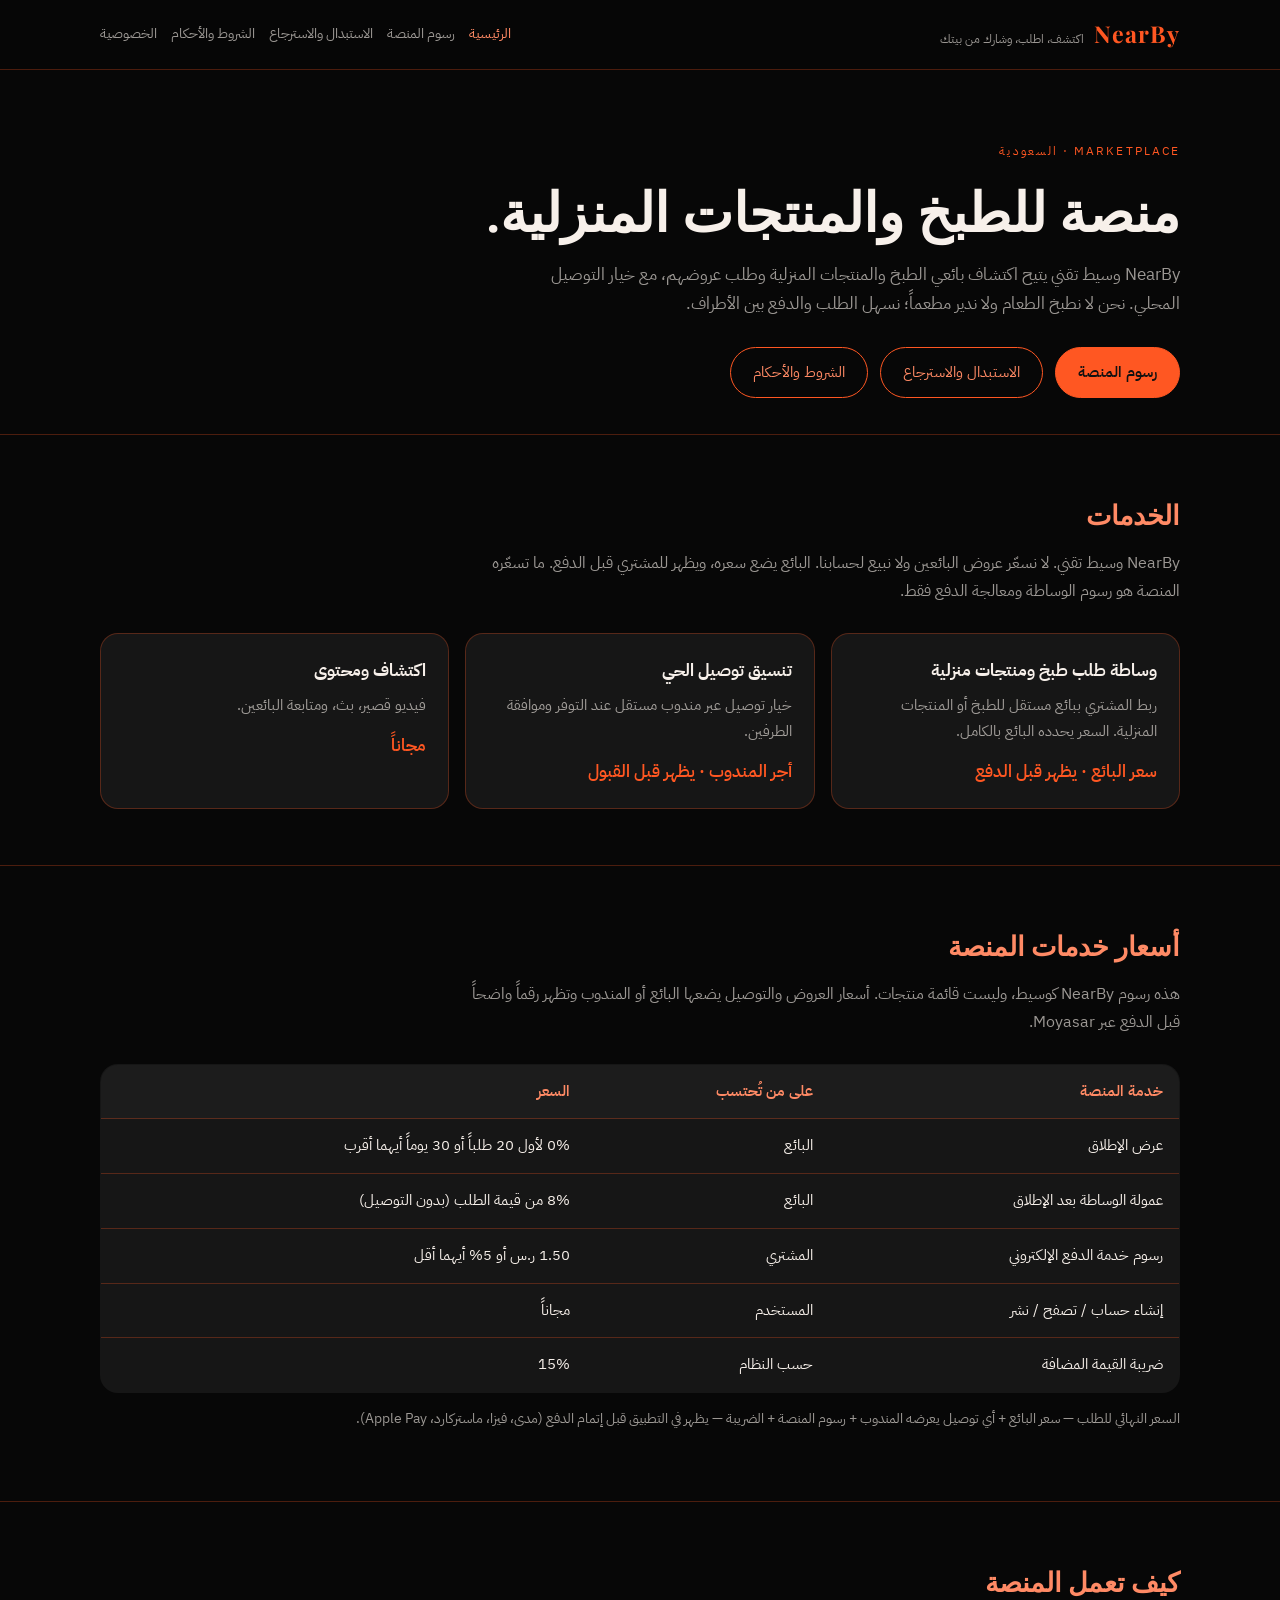
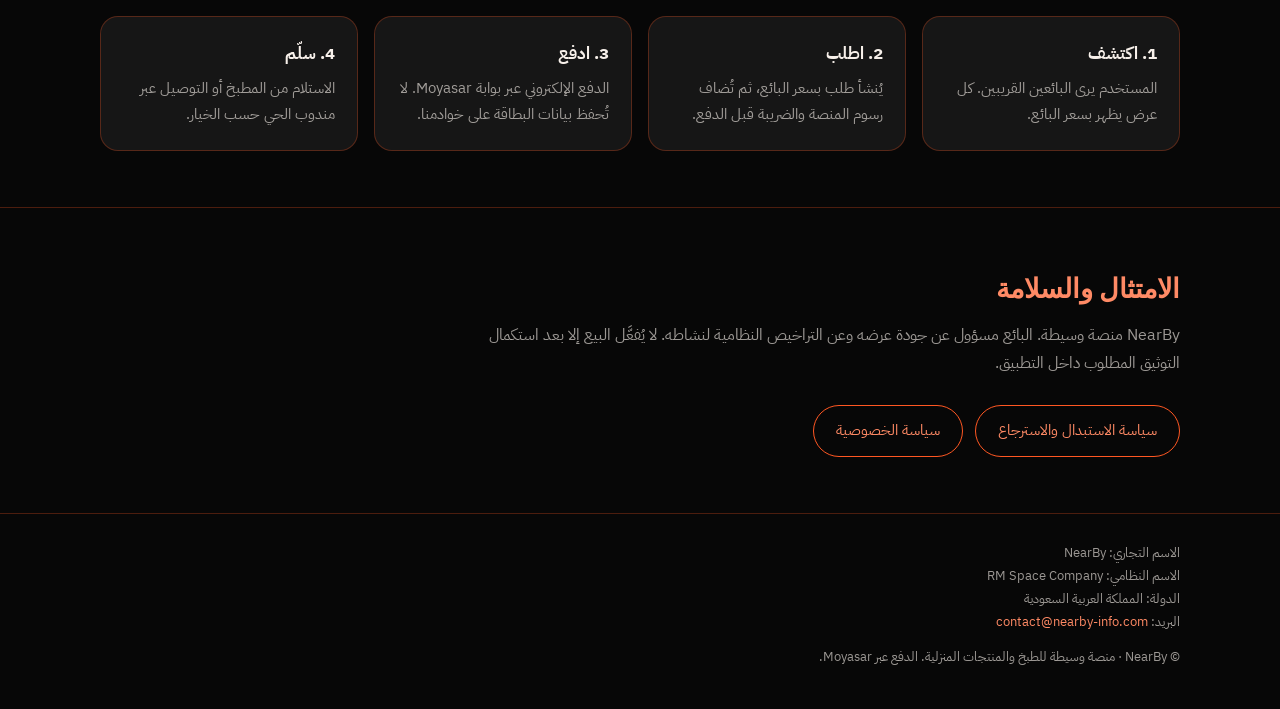
==== commit 38ef2343: "Describe NearBy as cooking and homemade products, not neighbors. Moyasar pages should name the comme" ====
--- a/index.html
+++ b/index.html
@@ -4,7 +4,7 @@
   <meta charset="utf-8" />
   <meta name="viewport" content="width=device-width, initial-scale=1" />
   <title>NearBy — اكتشف، اطلب، وشارك من بيتك</title>
-  <meta name="description" content="NearBy منصة إلكترونية وسيطة في السعودية. البائع يحدد أسعار عروضه، والمنصة تعرض رسوم الوساطة والدفع بوضوح." />
+  <meta name="description" content="NearBy منصة إلكترونية وسيطة في السعودية للطبخ والمنتجات المنزلية. البائع يحدد أسعار عروضه، والمنصة تعرض رسوم الوساطة والدفع بوضوح." />
   <link rel="preconnect" href="https://fonts.googleapis.com" />
   <link rel="preconnect" href="https://fonts.gstatic.com" crossorigin />
   <link href="https://fonts.googleapis.com/css2?family=IBM+Plex+Sans+Arabic:wght@400;500;600;700&family=Playfair+Display:wght@500;600&display=swap" rel="stylesheet" />
@@ -16,8 +16,8 @@
   <section class="hero">
     <div class="wrap">
       <p class="kicker">Marketplace · السعودية</p>
-      <h1>منصة تجمع الجيران بالمطبخ المنزلي.</h1>
-      <p class="lead">NearBy وسيط تقني يتيح اكتشاف البائعين القريبين، طلب المنتجات والوجبات، وتنسيق توصيل الحي. نحن لا نطبخ الطعام ولا ندير مطعماً؛ نسهل الطلب والدفع بين الأطراف.</p>
+      <h1>منصة للطبخ والمنتجات المنزلية.</h1>
+      <p class="lead">NearBy وسيط تقني يتيح اكتشاف بائعي الطبخ والمنتجات المنزلية وطلب عروضهم، مع خيار التوصيل المحلي. نحن لا نطبخ الطعام ولا ندير مطعماً؛ نسهل الطلب والدفع بين الأطراف.</p>
       <div class="cta-row">
         <a class="btn btn-accent" href="pricing.html">رسوم المنصة</a>
         <a class="btn btn-ghost" href="refund.html">الاستبدال والاسترجاع</a>
@@ -32,8 +32,8 @@
       <p class="intro">NearBy وسيط تقني. لا نسعّر عروض البائعين ولا نبيع لحسابنا. البائع يضع سعره، ويظهر للمشتري قبل الدفع. ما تسعّره المنصة هو رسوم الوساطة ومعالجة الدفع فقط.</p>
       <div class="grid">
         <article class="card">
-          <h3>وساطة طلب من بائع محلي</h3>
-          <p>ربط المشتري ببائع مستقل للمنتجات أو الوجبات. السعر يحدده البائع بالكامل.</p>
+          <h3>وساطة طلب طبخ ومنتجات منزلية</h3>
+          <p>ربط المشتري ببائع مستقل للطبخ أو المنتجات المنزلية. السعر يحدده البائع بالكامل.</p>
           <p class="price">سعر البائع · يظهر قبل الدفع</p>
         </article>
         <article class="card">
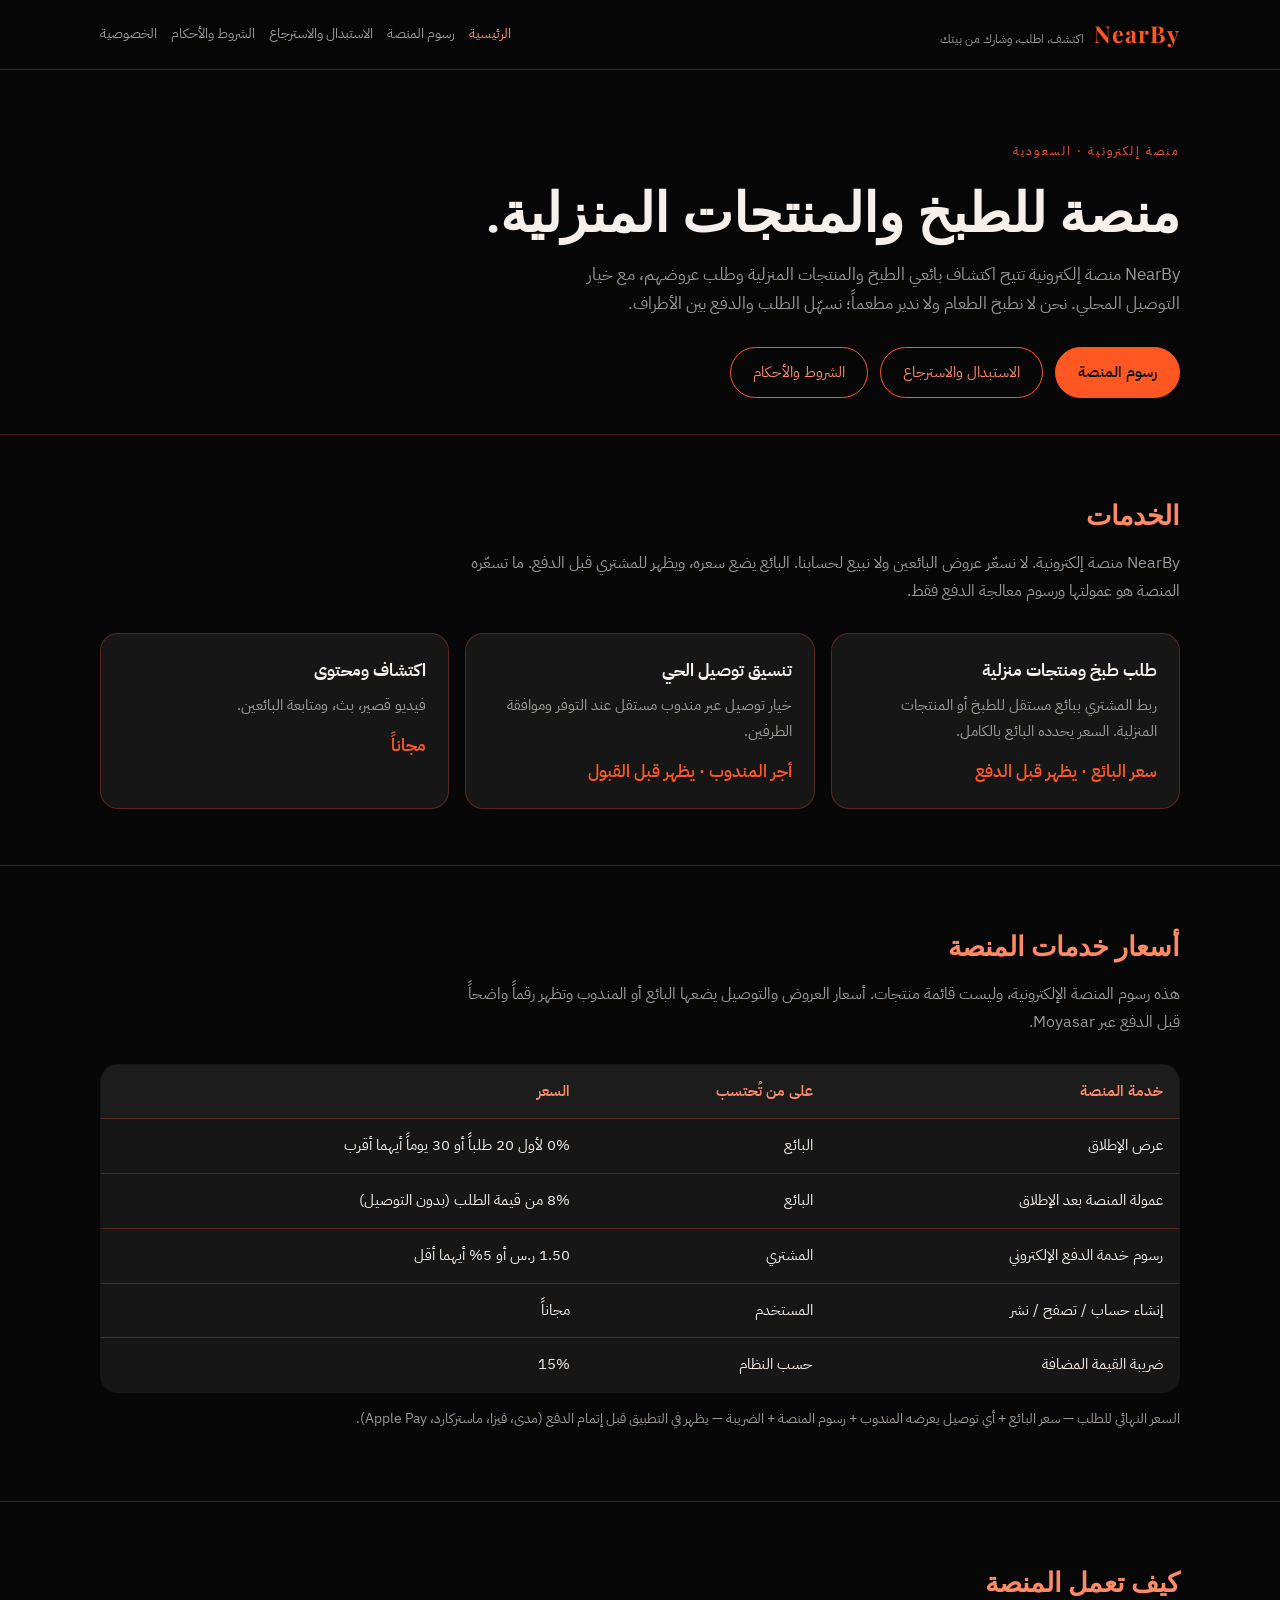
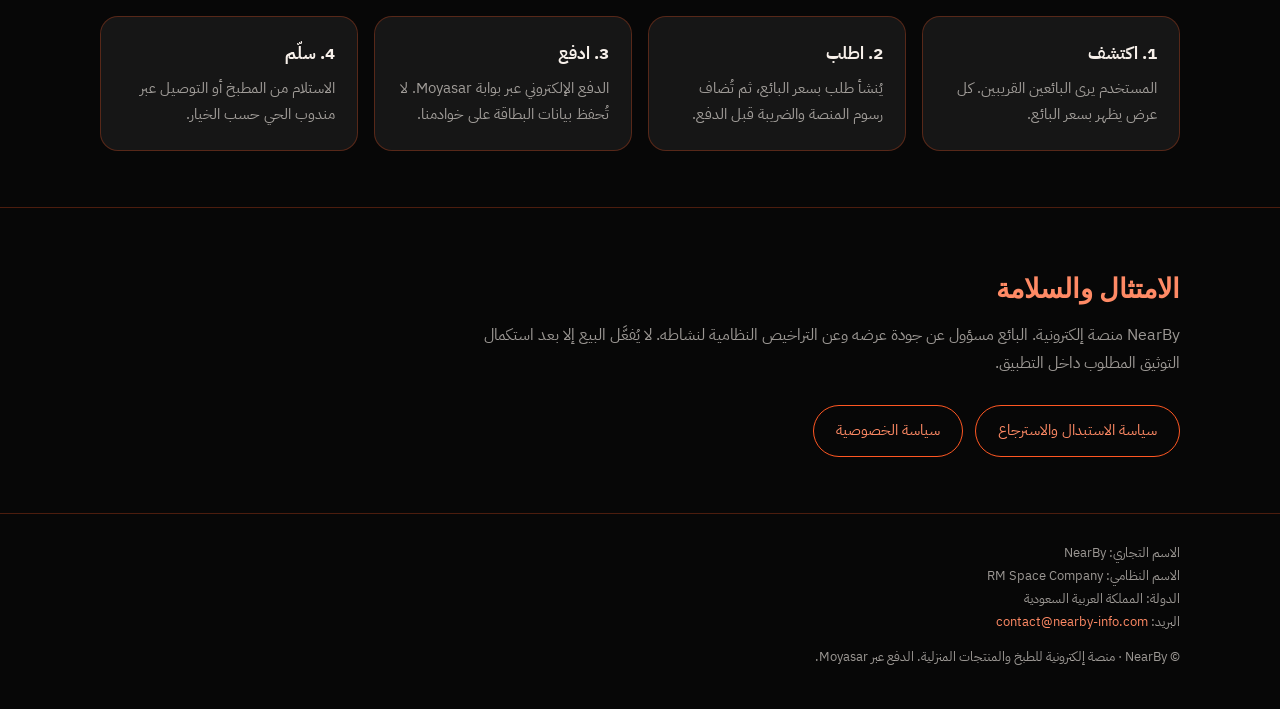
==== commit e1ec5278: "Call NearBy an electronic platform, not a broker. Avoid وسيط/وساطة so Moyasar does not read the acti" ====
--- a/index.html
+++ b/index.html
@@ -4,7 +4,7 @@
   <meta charset="utf-8" />
   <meta name="viewport" content="width=device-width, initial-scale=1" />
   <title>NearBy — اكتشف، اطلب، وشارك من بيتك</title>
-  <meta name="description" content="NearBy منصة إلكترونية وسيطة في السعودية للطبخ والمنتجات المنزلية. البائع يحدد أسعار عروضه، والمنصة تعرض رسوم الوساطة والدفع بوضوح." />
+  <meta name="description" content="NearBy منصة إلكترونية في السعودية للطبخ والمنتجات المنزلية. البائع يحدد أسعار عروضه، والمنصة تعرض رسومها ورسوم الدفع بوضوح." />
   <link rel="preconnect" href="https://fonts.googleapis.com" />
   <link rel="preconnect" href="https://fonts.gstatic.com" crossorigin />
   <link href="https://fonts.googleapis.com/css2?family=IBM+Plex+Sans+Arabic:wght@400;500;600;700&family=Playfair+Display:wght@500;600&display=swap" rel="stylesheet" />
@@ -15,9 +15,9 @@
 
   <section class="hero">
     <div class="wrap">
-      <p class="kicker">Marketplace · السعودية</p>
+      <p class="kicker">منصة إلكترونية · السعودية</p>
       <h1>منصة للطبخ والمنتجات المنزلية.</h1>
-      <p class="lead">NearBy وسيط تقني يتيح اكتشاف بائعي الطبخ والمنتجات المنزلية وطلب عروضهم، مع خيار التوصيل المحلي. نحن لا نطبخ الطعام ولا ندير مطعماً؛ نسهل الطلب والدفع بين الأطراف.</p>
+      <p class="lead">NearBy منصة إلكترونية تتيح اكتشاف بائعي الطبخ والمنتجات المنزلية وطلب عروضهم، مع خيار التوصيل المحلي. نحن لا نطبخ الطعام ولا ندير مطعماً؛ نسهّل الطلب والدفع بين الأطراف.</p>
       <div class="cta-row">
         <a class="btn btn-accent" href="pricing.html">رسوم المنصة</a>
         <a class="btn btn-ghost" href="refund.html">الاستبدال والاسترجاع</a>
@@ -29,10 +29,10 @@
   <section class="section" id="services">
     <div class="wrap">
       <h2>الخدمات</h2>
-      <p class="intro">NearBy وسيط تقني. لا نسعّر عروض البائعين ولا نبيع لحسابنا. البائع يضع سعره، ويظهر للمشتري قبل الدفع. ما تسعّره المنصة هو رسوم الوساطة ومعالجة الدفع فقط.</p>
+      <p class="intro">NearBy منصة إلكترونية. لا نسعّر عروض البائعين ولا نبيع لحسابنا. البائع يضع سعره، ويظهر للمشتري قبل الدفع. ما تسعّره المنصة هو عمولتها ورسوم معالجة الدفع فقط.</p>
       <div class="grid">
         <article class="card">
-          <h3>وساطة طلب طبخ ومنتجات منزلية</h3>
+          <h3>طلب طبخ ومنتجات منزلية</h3>
           <p>ربط المشتري ببائع مستقل للطبخ أو المنتجات المنزلية. السعر يحدده البائع بالكامل.</p>
           <p class="price">سعر البائع · يظهر قبل الدفع</p>
         </article>
@@ -53,14 +53,14 @@
   <section class="section" id="pricing">
     <div class="wrap">
       <h2>أسعار خدمات المنصة</h2>
-      <p class="intro">هذه رسوم NearBy كوسيط، وليست قائمة منتجات. أسعار العروض والتوصيل يضعها البائع أو المندوب وتظهر رقماً واضحاً قبل الدفع عبر Moyasar.</p>
+      <p class="intro">هذه رسوم المنصة الإلكترونية، وليست قائمة منتجات. أسعار العروض والتوصيل يضعها البائع أو المندوب وتظهر رقماً واضحاً قبل الدفع عبر Moyasar.</p>
       <table>
         <thead>
           <tr><th>خدمة المنصة</th><th>على من تُحتسب</th><th>السعر</th></tr>
         </thead>
         <tbody>
           <tr><td>عرض الإطلاق</td><td>البائع</td><td>0% لأول 20 طلباً أو 30 يوماً أيهما أقرب</td></tr>
-          <tr><td>عمولة الوساطة بعد الإطلاق</td><td>البائع</td><td>8% من قيمة الطلب (بدون التوصيل)</td></tr>
+          <tr><td>عمولة المنصة بعد الإطلاق</td><td>البائع</td><td>8% من قيمة الطلب (بدون التوصيل)</td></tr>
           <tr><td>رسوم خدمة الدفع الإلكتروني</td><td>المشتري</td><td>1.50 ر.س أو 5% أيهما أقل</td></tr>
           <tr><td>إنشاء حساب / تصفح / نشر</td><td>المستخدم</td><td>مجاناً</td></tr>
           <tr><td>ضريبة القيمة المضافة</td><td>حسب النظام</td><td>15%</td></tr>
@@ -85,7 +85,7 @@
   <section class="section">
     <div class="wrap">
       <h2>الامتثال والسلامة</h2>
-      <p class="intro">NearBy منصة وسيطة. البائع مسؤول عن جودة عرضه وعن التراخيص النظامية لنشاطه. لا يُفعَّل البيع إلا بعد استكمال التوثيق المطلوب داخل التطبيق.</p>
+      <p class="intro">NearBy منصة إلكترونية. البائع مسؤول عن جودة عرضه وعن التراخيص النظامية لنشاطه. لا يُفعَّل البيع إلا بعد استكمال التوثيق المطلوب داخل التطبيق.</p>
       <div class="cta-row">
         <a class="btn btn-ghost" href="refund.html">سياسة الاستبدال والاسترجاع</a>
         <a class="btn btn-ghost" href="privacy.html">سياسة الخصوصية</a>
